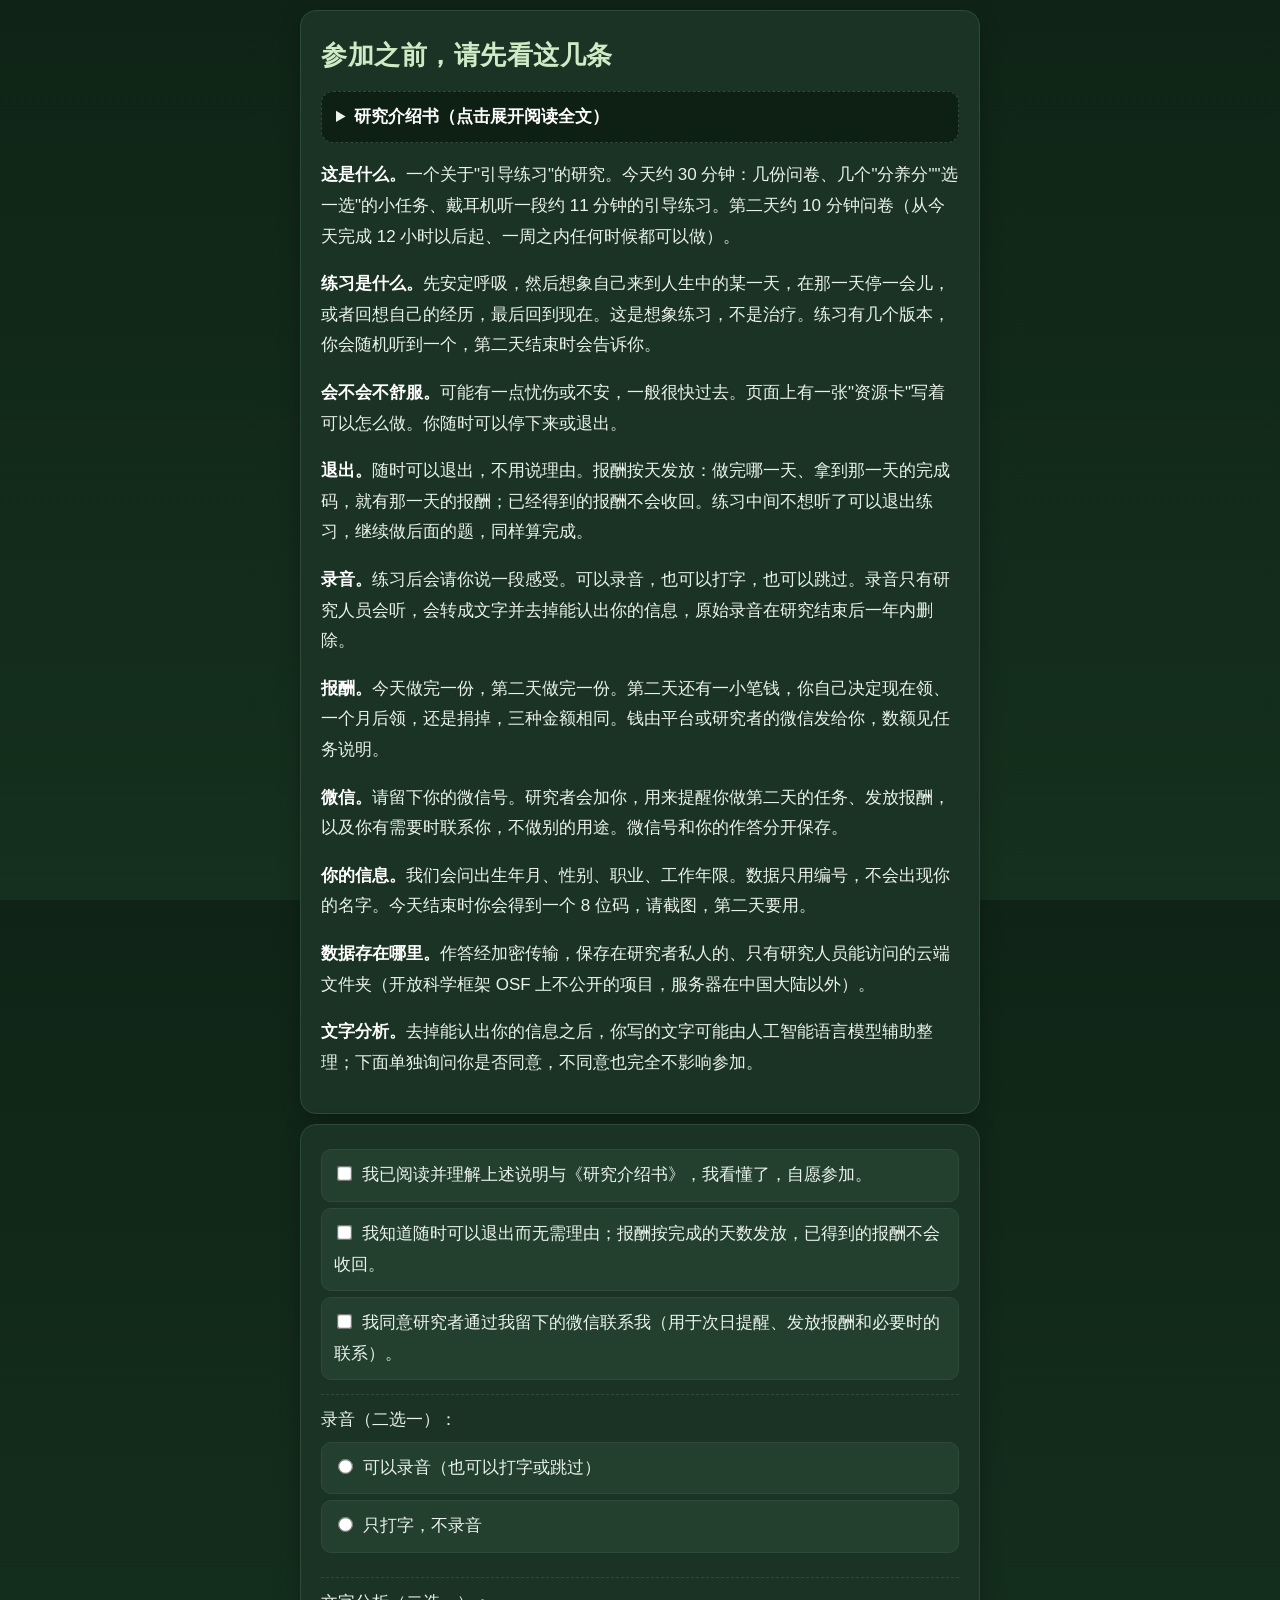
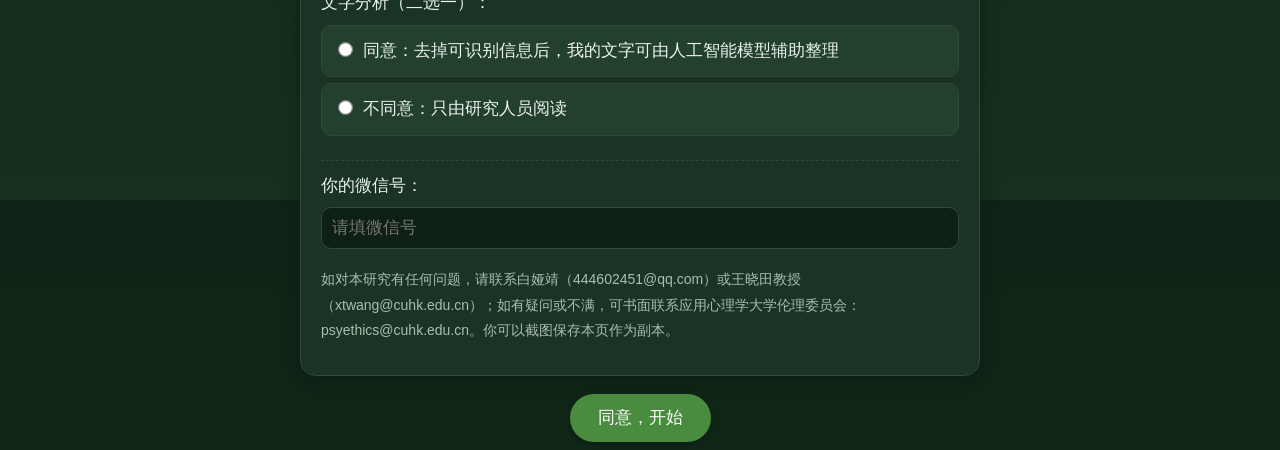
==== index.html @ ad78490b "Add files via upload" ====
<!DOCTYPE html>
<html lang="zh-CN">
<head>
<meta charset="utf-8">
<meta name="viewport" content="width=device-width, initial-scale=1, maximum-scale=1">
<title>引导练习与日常安排研究</title>
<script src="jspsych.js"></script>
<script src="p-hbr.js"></script>
<script src="p-shf.js"></script>
<script src="p-cf.js"></script>
<script src="p-pre.js"></script>
<script src="p-mic.js"></script>
<script src="p-har.js"></script>
<link href="jspsych.css" rel="stylesheet">
<style>
  :root { --bg:#0F2416; --bg2:#15301E; --card:#1B3324; --card2:#22402D; --line:#2E4A38; --text:#EAF2EC; --sub:#A9BEB0; --green:#6BBF59; --green2:#4A8C3F; --gold:#E9C46A; --warn:#E88A6F; }
  html, body { background: linear-gradient(180deg, var(--bg) 0%, var(--bg2) 100%); min-height: 100%; }
  body { color: var(--text); }
  .jspsych-display-element { color: var(--text); }
  .jspsych-content { max-width: 680px; font-size: 17px; line-height: 1.8; color: var(--text); }
  .lg-box { text-align: left; background: var(--card); border: 1px solid var(--line); border-radius: 16px; padding: 18px 20px; margin: 10px 0; box-shadow: 0 6px 20px rgba(0,0,0,.25); }
  .lg-box h2, .lg-box h3 { color: #CFEBC6; margin: 4px 0 12px; letter-spacing: .5px; }
  .lg-box b { color: #fff; }
  .lg-muted { color: var(--sub); font-size: 14px; }
  .lg-form label.lg-radio { display: block; margin: 6px 0; padding: 10px 12px; background: var(--card2); border: 1px solid var(--line); border-radius: 10px; cursor: pointer; }
  .lg-form label.lg-radio:has(input:checked) { border-color: var(--green); background: #2A4F35; }
  .lg-q { margin: 14px 0; padding: 10px 0 4px; border-top: 1px dashed var(--line); }
  .lg-q input[type=text], .lg-q input[type=number], .lg-q textarea, .lg-q select, .lg-form input[type=text] { width: 100%; box-sizing: border-box; padding: 10px; font-size: 17px; color: var(--text); background: #0E1F14; border: 1px solid var(--line); border-radius: 10px; margin-top: 6px; }
  .lg-q input[type=number] { width: 140px; }
  input[type=checkbox], input[type=radio] { accent-color: var(--green); transform: scale(1.15); margin-right: 6px; }
  .lg-likert { display: grid; grid-template-columns: repeat(7, 1fr); gap: 4px; margin-top: 4px; font-size: 14px; }
  .lg-likert label { display: flex; flex-direction: column; align-items: center; padding: 4px 0; border-radius: 8px; background: var(--card2); color: var(--text); }
  .lg-likert label:has(input:checked) { background: #2A4F35; outline: 1px solid var(--green); }
  .lg-likert-ends { display: flex; justify-content: space-between; margin-top: 6px; font-size: 13px; color: var(--sub); }
  .lg-tree-row.lg-notree { grid-template-columns: 1fr; }
  /* 滑块 */
  input[type=range] { -webkit-appearance: none; appearance: none; width: 100%; height: 8px; border-radius: 6px; background: linear-gradient(90deg, var(--green) 0%, var(--green) var(--fill,0%), var(--line) var(--fill,0%), var(--line) 100%); outline: none; }
  input[type=range]::-webkit-slider-thumb { -webkit-appearance: none; width: 26px; height: 26px; border-radius: 50%; background: #fff; border: 3px solid var(--green); box-shadow: 0 2px 6px rgba(0,0,0,.35); }
  input[type=range]::-moz-range-thumb { width: 22px; height: 22px; border-radius: 50%; background: #fff; border: 3px solid var(--green); }
  .lg-sl { display: grid; grid-template-columns: 1fr 2em; align-items: center; gap: 10px; margin: 8px 0 0; }
  .lg-sl output { font-weight: 700; color: #CFEBC6; text-align: right; }
  .lg-sl-scale { display: flex; justify-content: space-between; margin: 2px 2.8em 0 0; font-size: 12px; color: var(--sub); }
  /* 花园 */
  .lg-pool { display: flex; align-items: baseline; gap: 8px; flex-wrap: wrap; background: #0E1F14; border: 1px solid var(--line); border-radius: 12px; padding: 10px 14px; margin: 8px 0 14px; }
  .lg-pool b { font-size: 28px; color: var(--gold); }
  .lg-pool b.lg-done { color: var(--green); }
  .lg-pool b.lg-over { color: var(--warn); }
  .lg-pool-bar { flex-basis: 100%; height: 6px; background: var(--line); border-radius: 4px; overflow: hidden; }
  #lg-pool-fill { height: 100%; width: 100%; background: var(--gold); transition: width .15s; }
  .lg-tree-row { display: grid; grid-template-columns: 56px 1fr; gap: 12px; align-items: center; background: var(--card2); border: 1px solid var(--line); border-radius: 14px; padding: 10px 12px; margin: 10px 0; }
  .lg-tree { width: 56px; height: 56px; display: flex; align-items: flex-end; justify-content: center; background: radial-gradient(circle at 50% 90%, #3B2A1A 0 30%, transparent 31%); }
  .lg-tree-icon { font-size: 30px; transition: transform .2s; transform-origin: 50% 100%; display: inline-block; }
  .lg-tree-top { display: flex; justify-content: space-between; margin-bottom: 6px; }
  .lg-tree-top .lg-name { font-weight: 600; }
  .lg-tree-top output { font-weight: 700; color: #CFEBC6; }
  /* 引导练习 */
  .lg-breath { position: relative; width: 170px; height: 170px; margin: 18px auto; }
  .lg-breath-ring { position: absolute; inset: 0; border-radius: 50%; border: 2px solid rgba(107,191,89,.5); background: radial-gradient(circle, rgba(107,191,89,.18), rgba(107,191,89,0) 70%); }
  .lg-breath.on .lg-breath-ring { animation: lg-breathe 10s ease-in-out infinite; }
  .lg-breath-core { position: absolute; inset: 35px; border-radius: 50%; background: #1F4A2A; display: flex; align-items: center; justify-content: center; color: #CFEBC6; font-weight: 600; font-size: 15px; }
  @keyframes lg-breathe { 0%,100% { transform: scale(.82); opacity: .6; } 50% { transform: scale(1.06); opacity: 1; } }
  .lg-player { text-align: center; }
  .lg-player button { font-size: 16px; padding: 9px 22px; margin: 0 6px; border-radius: 22px; border: 1px solid var(--line); background: var(--card2); color: var(--text); }
  .lg-card { background: #2B2A1C; border: 1px solid #5A5230; color: #F1E6BE; border-radius: 12px; padding: 10px 12px; font-size: 14px; margin-top: 12px; }
  .lg-code { font-family: Consolas, monospace; font-size: 26px; font-weight: 700; letter-spacing: 2px; color: var(--gold); margin: 10px 0; }
  .lg-dd { font-size: 18px; }
  .jspsych-btn { font-size: 17px; padding: 12px 28px; border-radius: 24px; border: none; background: var(--green2); color: #fff; margin: 8px 6px; box-shadow: 0 3px 10px rgba(0,0,0,.25); }
  .jspsych-btn:hover { background: #57A04A; }
  .jspsych-btn:disabled { background: #33463A; color: #7F9486; box-shadow: none; }
  #jspsych-survey-html-form-next { font-size: 17px; padding: 12px 28px; border-radius: 24px; border: none; background: var(--green2); color: #fff; }
  svg#lg-line line { stroke: #CFEBC6; } svg#lg-line text { fill: #A9BEB0; }
  .lg-err { color: var(--warn); font-weight: 600; min-height: 1em; }
  .lg-note { background: #0E1F14; border: 1px dashed var(--line); border-radius: 12px; padding: 10px 14px; margin: 6px 0 10px; }
  .lg-dd b { display: inline-block; margin: 6px 0; }
</style>
</head>
<body>
<script src="config.js?v=24"></script>
<script src="study.js?v=24"></script>
</body>
</html>
---- jspsych.css ----
/*!*************************************************************************************************************!*\
  !*** css ../../node_modules/css-loader/dist/cjs.js!../../node_modules/@fontsource/open-sans/400-italic.css ***!
  \*************************************************************************************************************/
/* open-sans-cyrillic-ext-400-italic*/

/* open-sans-cyrillic-400-italic*/

/* open-sans-greek-ext-400-italic*/

/* open-sans-greek-400-italic*/

/* open-sans-hebrew-400-italic*/

/* open-sans-vietnamese-400-italic*/

/* open-sans-latin-ext-400-italic*/

/* open-sans-latin-400-italic*/


/*!*************************************************************************************************************!*\
  !*** css ../../node_modules/css-loader/dist/cjs.js!../../node_modules/@fontsource/open-sans/700-italic.css ***!
  \*************************************************************************************************************/
/* open-sans-cyrillic-ext-700-italic*/

/* open-sans-cyrillic-700-italic*/

/* open-sans-greek-ext-700-italic*/

/* open-sans-greek-700-italic*/

/* open-sans-hebrew-700-italic*/

/* open-sans-vietnamese-700-italic*/

/* open-sans-latin-ext-700-italic*/

/* open-sans-latin-700-italic*/


/*!******************************************************************************************************!*\
  !*** css ../../node_modules/css-loader/dist/cjs.js!../../node_modules/@fontsource/open-sans/400.css ***!
  \******************************************************************************************************/
/* open-sans-cyrillic-ext-400-normal*/

/* open-sans-cyrillic-400-normal*/

/* open-sans-greek-ext-400-normal*/

/* open-sans-greek-400-normal*/

/* open-sans-hebrew-400-normal*/

/* open-sans-vietnamese-400-normal*/

/* open-sans-latin-ext-400-normal*/

/* open-sans-latin-400-normal*/


/*!******************************************************************************************************!*\
  !*** css ../../node_modules/css-loader/dist/cjs.js!../../node_modules/@fontsource/open-sans/700.css ***!
  \******************************************************************************************************/
/* open-sans-cyrillic-ext-700-normal*/

/* open-sans-cyrillic-700-normal*/

/* open-sans-greek-ext-700-normal*/

/* open-sans-greek-700-normal*/

/* open-sans-hebrew-700-normal*/

/* open-sans-vietnamese-700-normal*/

/* open-sans-latin-ext-700-normal*/

/* open-sans-latin-700-normal*/


/*!*****************************************************************************************************************!*\
  !*** css ../../node_modules/css-loader/dist/cjs.js!../../node_modules/sass-loader/dist/cjs.js!./src/index.scss ***!
  \*****************************************************************************************************************/
/*
 * CSS for jsPsych experiments.
 *
 * This stylesheet provides minimal styling to make jsPsych
 * experiments look polished without any additional styles.
 */
/* Container holding jsPsych content */
.jspsych-display-element {
  display: flex;
  flex-direction: column;
  overflow-y: auto;
}

.jspsych-display-element:focus {
  outline: none;
}

.jspsych-content-wrapper {
  display: flex;
  margin: auto;
  flex: 1 1 100%;
  width: 100%;
}

.jspsych-content {
  max-width: 95%; /* this is mainly an IE 10-11 fix */
  text-align: center;
  margin: auto; /* this is for overflowing content */
}

.jspsych-top {
  align-items: flex-start;
}

.jspsych-middle {
  align-items: center;
}

/* fonts and type */
.jspsych-display-element {
  font-family: "Open Sans", "Arial", sans-serif;
  font-size: 18px;
  line-height: 1.6em;
}

/* Form elements like input fields and buttons */
.jspsych-display-element input[type=text] {
  font-family: "Open Sans", "Arial", sans-serif;
  font-size: 14px;
}

/* borrowing Bootstrap style for btn elements, but combining styles a bit */
.jspsych-btn {
  display: inline-block;
  padding: 6px 12px;
  margin: 0px;
  font-size: 14px;
  font-weight: 400;
  font-family: "Open Sans", "Arial", sans-serif;
  cursor: pointer;
  line-height: 1.4;
  text-align: center;
  white-space: nowrap;
  vertical-align: middle;
  background-image: none;
  border: 1px solid transparent;
  border-radius: 4px;
  color: #333;
  background-color: #fff;
  border-color: #ccc;
}

/* only apply the hover style on devices with a mouse/pointer that can hover - issue #977 */
@media (hover: hover) {
  .jspsych-btn:hover {
    background-color: #ddd;
    border-color: #aaa;
  }
}
.jspsych-btn:active {
  background-color: #ddd;
  border-color: #000000;
}

.jspsych-btn:disabled {
  background-color: #eee;
  color: #aaa;
  border-color: #ccc;
  cursor: not-allowed;
}

/* custom style for input[type="range] (slider) to improve alignment between positions and labels */
.jspsych-slider {
  appearance: none;
  -webkit-appearance: none;
  -moz-appearance: none;
  width: 100%;
  background: transparent;
}

.jspsych-slider:focus {
  outline: none;
}

/* track */
.jspsych-slider::-webkit-slider-runnable-track {
  appearance: none;
  -webkit-appearance: none;
  width: 100%;
  height: 8px;
  cursor: pointer;
  background: #eee;
  box-shadow: 0px 0px 0px #000000, 0px 0px 0px #0d0d0d;
  border-radius: 2px;
  border: 1px solid #aaa;
}

.jspsych-slider::-moz-range-track {
  appearance: none;
  width: 100%;
  height: 8px;
  cursor: pointer;
  background: #eee;
  box-shadow: 0px 0px 0px #000000, 0px 0px 0px #0d0d0d;
  border-radius: 2px;
  border: 1px solid #aaa;
}

.jspsych-slider::-ms-track {
  appearance: none;
  width: 99%;
  height: 14px;
  cursor: pointer;
  background: #eee;
  box-shadow: 0px 0px 0px #000000, 0px 0px 0px #0d0d0d;
  border-radius: 2px;
  border: 1px solid #aaa;
}

/* thumb */
.jspsych-slider::-webkit-slider-thumb {
  border: 1px solid #666;
  height: 24px;
  width: 15px;
  border-radius: 5px;
  background: #ffffff;
  cursor: pointer;
  -webkit-appearance: none;
  margin-top: -9px;
}

.jspsych-slider::-moz-range-thumb {
  border: 1px solid #666;
  height: 24px;
  width: 15px;
  border-radius: 5px;
  background: #ffffff;
  cursor: pointer;
}

.jspsych-slider::-ms-thumb {
  border: 1px solid #666;
  height: 20px;
  width: 15px;
  border-radius: 5px;
  background: #ffffff;
  cursor: pointer;
  margin-top: -2px;
}

/* jsPsych progress bar */
#jspsych-progressbar-container {
  color: #555;
  border-bottom: 1px solid #dedede;
  background-color: #f9f9f9;
  margin-bottom: 1em;
  text-align: center;
  padding: 8px 0px;
  width: 100%;
  line-height: 1em;
}

#jspsych-progressbar-container span {
  font-size: 14px;
  padding-right: 14px;
}

#jspsych-progressbar-outer {
  background-color: #eee;
  width: 50%;
  margin: auto;
  height: 14px;
  display: inline-block;
  vertical-align: middle;
  box-shadow: inset 0 1px 2px rgba(0, 0, 0, 0.1);
}

#jspsych-progressbar-inner {
  background-color: #aaa;
  width: 0%;
  height: 100%;
}

/* Control appearance of jsPsych.data.displayData() */
#jspsych-data-display {
  text-align: left;
}
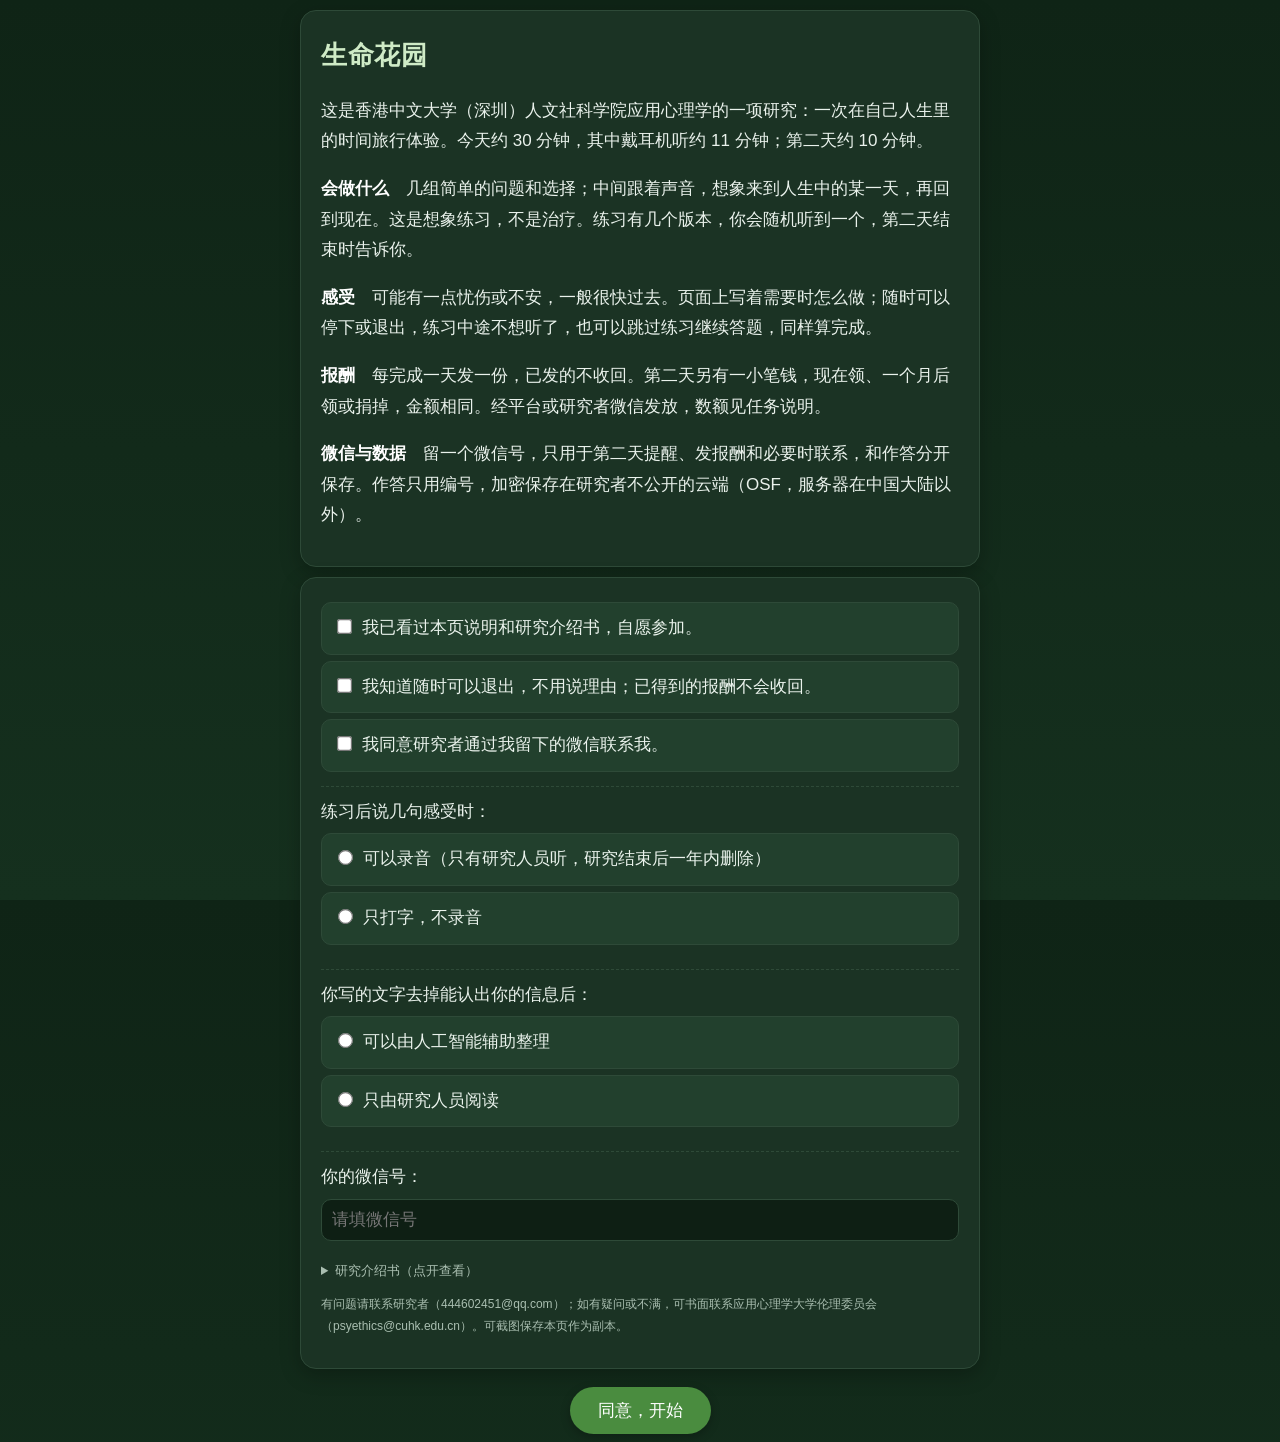
==== commit b6fdf10e: "Add files via upload" ====
--- a/index.html
+++ b/index.html
@@ -3,7 +3,7 @@
 <head>
 <meta charset="utf-8">
 <meta name="viewport" content="width=device-width, initial-scale=1, maximum-scale=1">
-<title>引导练习与日常安排研究</title>
+<title>生命花园</title>
 <script src="jspsych.js"></script>
 <script src="p-hbr.js"></script>
 <script src="p-shf.js"></script>
@@ -33,14 +33,12 @@
   .lg-likert label:has(input:checked) { background: #2A4F35; outline: 1px solid var(--green); }
   .lg-likert-ends { display: flex; justify-content: space-between; margin-top: 6px; font-size: 13px; color: var(--sub); }
   .lg-tree-row.lg-notree { grid-template-columns: 1fr; }
-  /* 滑块 */
   input[type=range] { -webkit-appearance: none; appearance: none; width: 100%; height: 8px; border-radius: 6px; background: linear-gradient(90deg, var(--green) 0%, var(--green) var(--fill,0%), var(--line) var(--fill,0%), var(--line) 100%); outline: none; }
   input[type=range]::-webkit-slider-thumb { -webkit-appearance: none; width: 26px; height: 26px; border-radius: 50%; background: #fff; border: 3px solid var(--green); box-shadow: 0 2px 6px rgba(0,0,0,.35); }
   input[type=range]::-moz-range-thumb { width: 22px; height: 22px; border-radius: 50%; background: #fff; border: 3px solid var(--green); }
   .lg-sl { display: grid; grid-template-columns: 1fr 2em; align-items: center; gap: 10px; margin: 8px 0 0; }
   .lg-sl output { font-weight: 700; color: #CFEBC6; text-align: right; }
   .lg-sl-scale { display: flex; justify-content: space-between; margin: 2px 2.8em 0 0; font-size: 12px; color: var(--sub); }
-  /* 花园 */
   .lg-pool { display: flex; align-items: baseline; gap: 8px; flex-wrap: wrap; background: #0E1F14; border: 1px solid var(--line); border-radius: 12px; padding: 10px 14px; margin: 8px 0 14px; }
   .lg-pool b { font-size: 28px; color: var(--gold); }
   .lg-pool b.lg-done { color: var(--green); }
@@ -53,7 +51,6 @@
   .lg-tree-top { display: flex; justify-content: space-between; margin-bottom: 6px; }
   .lg-tree-top .lg-name { font-weight: 600; }
   .lg-tree-top output { font-weight: 700; color: #CFEBC6; }
-  /* 引导练习 */
   .lg-breath { position: relative; width: 170px; height: 170px; margin: 18px auto; }
   .lg-breath-ring { position: absolute; inset: 0; border-radius: 50%; border: 2px solid rgba(107,191,89,.5); background: radial-gradient(circle, rgba(107,191,89,.18), rgba(107,191,89,0) 70%); }
   .lg-breath.on .lg-breath-ring { animation: lg-breathe 10s ease-in-out infinite; }
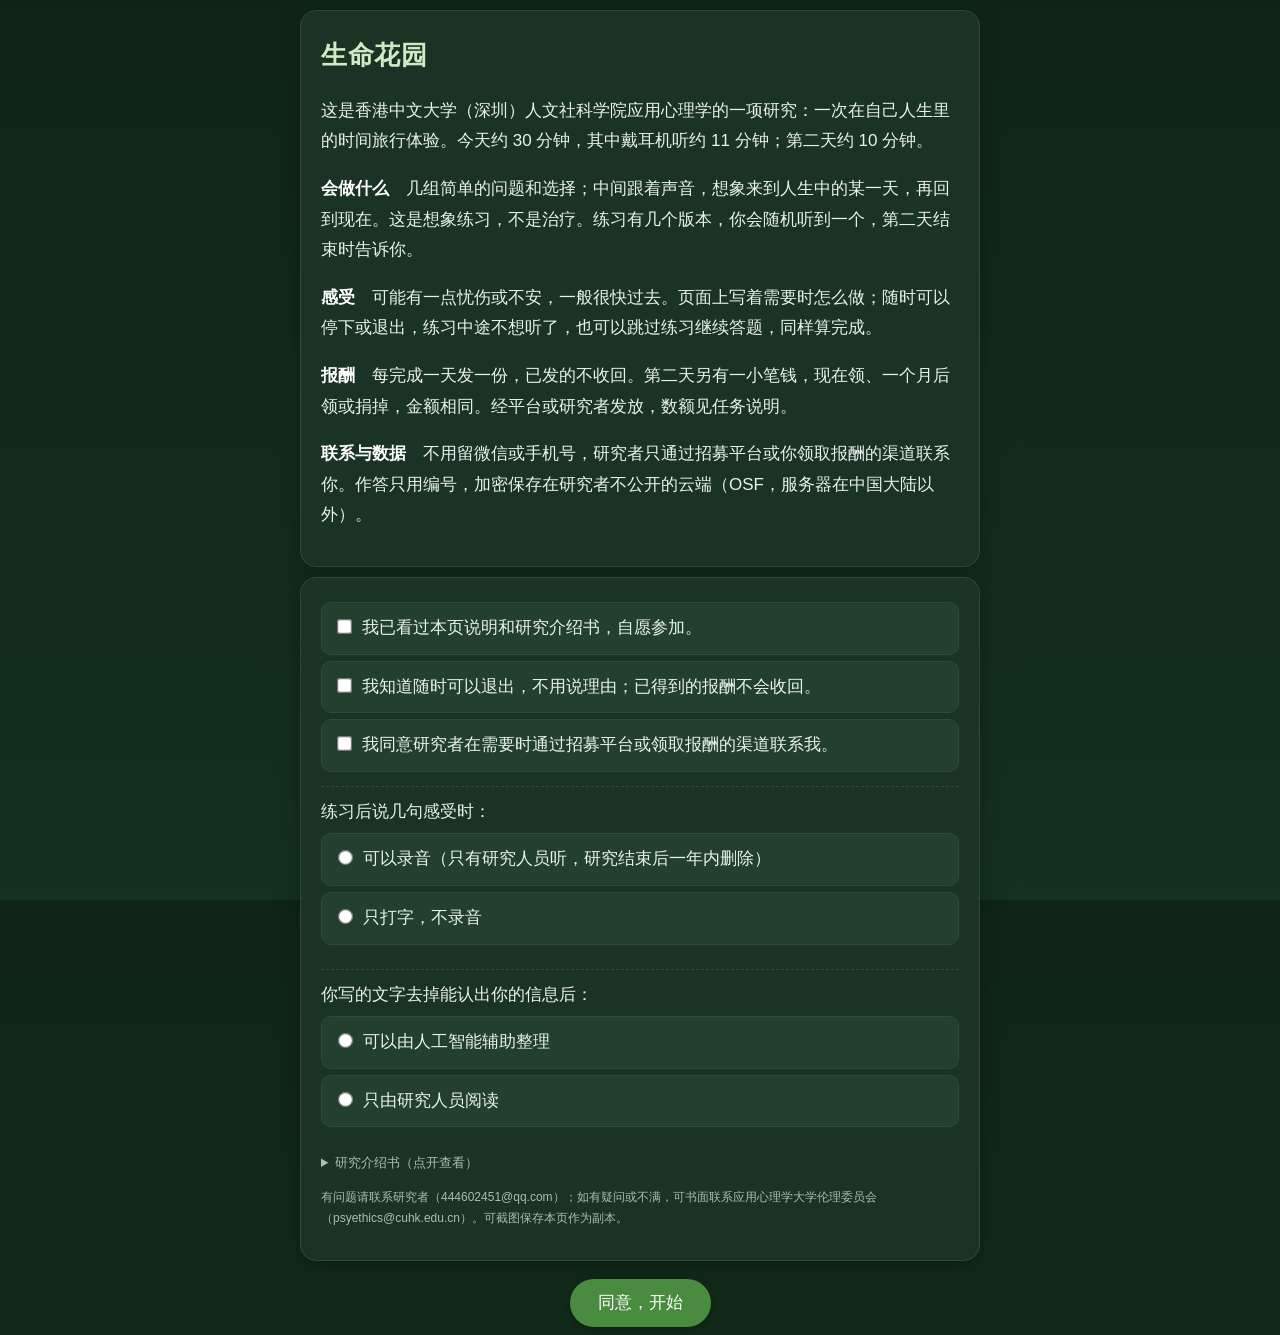
==== commit 4fe1d36c: "Add files via upload" ====
--- a/index.html
+++ b/index.html
@@ -11,6 +11,7 @@
 <script src="p-pre.js"></script>
 <script src="p-mic.js"></script>
 <script src="p-har.js"></script>
+<script src="p-por.js"></script>
 <link href="jspsych.css" rel="stylesheet">
 <style>
   :root { --bg:#0F2416; --bg2:#15301E; --card:#1B3324; --card2:#22402D; --line:#2E4A38; --text:#EAF2EC; --sub:#A9BEB0; --green:#6BBF59; --green2:#4A8C3F; --gold:#E9C46A; --warn:#E88A6F; }
